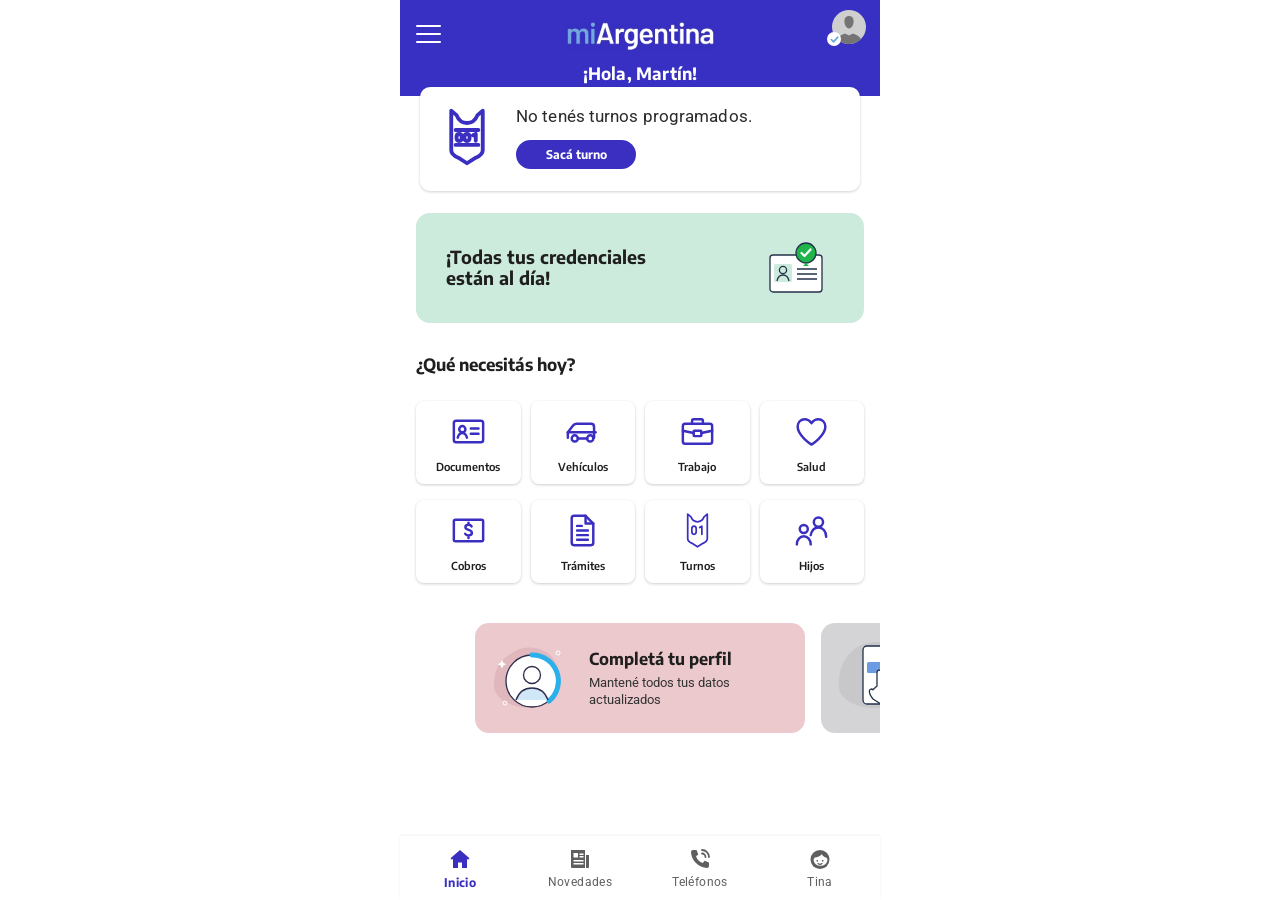
==== dashboard.html @ ddc74d10 "Renamed files" ====
<!DOCTYPE html>
<html lang="es">
<head>
<meta charset="UTF-8">
<meta name="viewport" content="width=device-width, initial-scale=1.0, viewport-fit=cover">
<meta name="theme-color" content="#3830c2">
<meta name="mobile-web-app-capable" content="yes">
<meta name="apple-mobile-web-app-capable" content="yes">
<meta name="apple-mobile-web-app-status-bar-style" content="black-translucent">
<meta name="theme-color" content="#3a2fc1">
 <title>Ingresar | Mi Argentina</title>
<link rel="icon" href="res/favicon.ico">
<link rel="preconnect" href="https://fonts.googleapis.com">
<link rel="preconnect" href="https://fonts.gstatic.com" crossorigin>
<link rel="apple-touch-icon" href="res/favicon.ico">
<link href="https://fonts.googleapis.com/css2?family=Encode+Sans:wght@500;600;700&family=Roboto:wght@400;500&display=swap" rel="stylesheet">
<style>
  :root {
    --primary: #3a2fc1;
    --text: #1f1f1f;
    --muted: #5f5f5f;
    --bg: #ffffff;
    --green: #cdebdc;
    --pink: #ecc9cd;
    --nav-h: 64px;
  }
  * { box-sizing: border-box; margin: 0; padding: 0; }
  html, body { background: var(--bg); }
  body {
    font-family: "Encode Sans", system-ui, sans-serif;
    color: var(--text);
    max-width: 480px;
    margin: 0 auto;
    padding-bottom: calc(var(--nav-h) + 24px + env(safe-area-inset-bottom));
    overflow-x: hidden;
    -webkit-tap-highlight-color: transparent;
    -webkit-text-size-adjust: 100%;
  }
  svg.icon { fill: none; stroke: currentColor; stroke-width: 1.8; stroke-linecap: round; stroke-linejoin: round; }

  /* ---------- Header ---------- */
  .app-header {
    background: #3830c2;
    padding: env(safe-area-inset-top) 0 0;
    height: calc(96px + env(safe-area-inset-top));
    position: relative;
  }
  .app-header .bar {
    display: flex; justify-content: space-between; align-items: flex-start;
    padding: 10px 14px 0 16px;
  }
  .logo-placeholder {
    position: absolute; left: 50%; top: calc(env(safe-area-inset-top) + 22px);
    transform: translateX(-50%);
    width: min(150px, 42vw); aspect-ratio: 451 / 86; /* same proportions as a 451x86 logo */
    border: none;
    display: flex; align-items: center; justify-content: center;
    color: #fff; font-size: 12px; font-weight: 600; letter-spacing: 2px;
  }
   .greeting {
    position: absolute; left: 0; right: 0; top: calc(env(safe-area-inset-top) + 62px);
    text-align: center; color: #fff;
    font-size: 17px; font-weight: 700; letter-spacing: .2px;
  }
  .menu-btn {
    width: 40px; height: 40px; margin: 4px 0 0 -8px;
    background: none; border: none; cursor: pointer;
    display: flex; flex-direction: column; justify-content: center; align-items: center; gap: 5.5px;
  }
  .menu-btn span { display: block; width: 25px; height: 2.5px; background: #fff; border-radius: 2px; }
  .avatar { position: relative; width: 34px; height: 34px; display: block; }
  .avatar .badge {
    position: absolute; left: -5px; bottom: -2px;
    width: 14px; height: 14px; border-radius: 50%; background: #fff;
    display: flex; align-items: center; justify-content: center;
  }
  /* turnos card overlaps the bottom of the purple header */
  .app-header + main .turno-card { margin-top: -09px; position: relative; }

  /* ---------- Turnos card ---------- */
  .turno-card {
    margin: 12px 20px 0;
    background: #fff;
    border-radius: 10px;
    box-shadow: 0 1px 3px rgba(0,0,0,.18);
    padding: 16px 20px 20px 26px;
    display: flex; align-items: center; gap: 28px;
  }
  .turno-card .big-icon { width: 42px; height: 68px; color: var(--primary); stroke-width: 2.2; flex-shrink: 0; }
  .turno-card p {
    font-family: Roboto, sans-serif; font-size: 17px; font-weight: 400;
    color: #2a2a2a; margin-bottom: 14px; letter-spacing: .1px;
  }
  .btn {
    display: inline-block; width: 120px; height: 29px;
    background: var(--primary); color: #fff;
    font-family: inherit; font-weight: 700; font-size: 12px;
    border: none; border-radius: 999px; cursor: pointer;
  }

  /* ---------- Credentials banner ---------- */
  .banner {
    margin: 22px 16px 0;
    background: var(--green);
    border-radius: 14px;
    height: 110px;
    display: flex; align-items: center; justify-content: space-between;
    padding: 0 40px 0 30px;
  }
  .banner h2 { font-size: 18px; font-weight: 700; line-height: 1.15; }

  /* ---------- Quick access ---------- */
  .section-title { font-size: 17px; font-weight: 700; margin: 30px 16px 26px; }
  .grid {
    display: grid; grid-template-columns: repeat(4, 1fr);
    gap: 16px 10px; padding: 0 16px;
  }
  .tile {
    height: 83px; background: #fff; border-radius: 8px;
    box-shadow: 0 1px 3px rgba(0,0,0,.2);
    display: flex; flex-direction: column; align-items: center; justify-content: center; gap: 10px;
    text-decoration: none; color: var(--text);
    font-size: 11px; font-weight: 600;
  }
  .tile svg { width: 37px; height: 37px; color: var(--primary); stroke-width: 1.6; }

  /* ---------- Carousel ---------- */
  .carousel {
    margin-top: 40px;
    display: flex; gap: 16px;
    overflow-x: auto; scroll-snap-type: x mandatory;
    padding: 0 calc((100% - 330px) / 2);
    scrollbar-width: none;
  }
  .carousel::-webkit-scrollbar { display: none; }
  .slide {
    flex: 0 0 330px; height: 110px;
    border-radius: 14px; scroll-snap-align: center;
    display: flex; align-items: center; gap: 16px; padding: 0 16px;
  }
  .slide.pink { background: var(--pink); }
  .slide.gray { background: #d4d4d6; }
  .slide h3 { font-size: 16.5px; font-weight: 700; margin-bottom: 6px; }
  .slide p { font-family: Roboto, sans-serif; font-size: 13px; line-height: 1.3; color: #333; }

  /* ---------- Bottom nav ---------- */
  .bottom-nav {
    position: fixed; bottom: 0; left: 50%; transform: translateX(-50%);
    width: 100%; max-width: 480px;
    height: calc(var(--nav-h) + env(safe-area-inset-bottom));
    padding-bottom: env(safe-area-inset-bottom);
    z-index: 10;
    background: #fff; box-shadow: 0 -1px 3px rgba(0,0,0,.06);
    display: grid; grid-template-columns: repeat(4, 1fr);
  }
  .bottom-nav a {
    display: flex; flex-direction: column; align-items: center; justify-content: center; gap: 4px;
    text-decoration: none; color: var(--muted);
    font-family: Roboto, sans-serif; font-size: 12px; letter-spacing: .4px;
  }
  .bottom-nav a svg { width: 24px; height: 24px; }
  .bottom-nav a.active { color: var(--primary); font-family: "Encode Sans", sans-serif; font-weight: 700; }
</style>
</head>
<body>

<!-- Icon sprite -->
<svg width="0" height="0" style="position:absolute">
  <defs>
    <symbol id="i-doc-id" viewBox="0 0 24 24"><rect x="2.5" y="5" width="19" height="14" rx="1.5"/><circle cx="8" cy="10.5" r="2"/><path d="M5 16c.5-2 1.6-3 3-3s2.5 1 3 3"/><path d="M13.5 10h5M13.5 13.5h5"/></symbol>
    <symbol id="i-car" viewBox="0 0 24 24"><path d="M2.5 16v-3.5l3.5-4.5c.6-.7 1.4-1 2.3-1h9.2c1.2 0 2 .9 2 2V16"/><path d="M2.5 12.5h18"/><circle cx="7" cy="16.5" r="2"/><circle cx="17" cy="16.5" r="2"/><path d="M9 16.5h6"/></symbol>
    <symbol id="i-briefcase" viewBox="0 0 24 24"><rect x="2.5" y="7" width="19" height="13" rx="1.5"/><path d="M8.5 7V5a1 1 0 0 1 1-1h5a1 1 0 0 1 1 1v2"/><path d="M2.5 11.5 9.5 13M21.5 11.5 14.5 13"/><rect x="9.5" y="11.5" width="5" height="3.5" rx=".5"/></symbol>
    <symbol id="i-heart" viewBox="0 0 24 24"><path d="M12 20.5S3 14.8 3 8.8C3 6 5.1 4 7.6 4c1.9 0 3.4 1.1 4.4 2.6C13 5.1 14.5 4 16.4 4 18.9 4 21 6 21 8.8c0 6-9 11.7-9 11.7Z"/></symbol>
    <symbol id="i-money" viewBox="0 0 24 24"><rect x="2.5" y="5" width="19" height="14" rx="1"/><path d="M14 9.3c-.4-.7-1.1-1-2-1-1.2 0-2 .6-2 1.6 0 2.2 4.2 1.2 4.2 3.6 0 1-.9 1.7-2.2 1.7-1 0-1.8-.4-2.2-1.1M12 7v1.3M12 15.2v1.6"/></symbol>
    <symbol id="i-file" viewBox="0 0 24 24"><path d="M14 2.5H6.5a1.5 1.5 0 0 0-1.5 1.5v16a1.5 1.5 0 0 0 1.5 1.5h11A1.5 1.5 0 0 0 19 20V7.5Z"/><path d="M14 2.5v5h5"/><path d="M8.5 12h7M8.5 15h7M8.5 18h7M8.5 9h3"/></symbol>
    <symbol id="i-turno" viewBox="0 0 24 34"><path d="M3 2v22.5c0 2.3 2.2 3.5 4 4.3L12 32l5-3.2c1.8-.8 4-2 4-4.3V2l-3 2.5c-1.2 3-3.3 4.5-6 4.5S7.2 7.5 6 4.5Z"/><path d="M6.8 15.5c0-1.5.8-2.5 2-2.5s2 1 2 2.5v2.5c0 1.5-.8 2.5-2 2.5s-2-1-2-2.5ZM14 14.3l2-1.3v7.5"/></symbol>
    <symbol id="i-turno-big" viewBox="0 0 24 34"><path d="M3 2v22.5c0 2.3 2.2 3.5 4 4.3L12 32l5-3.2c1.8-.8 4-2 4-4.3V2l-3 2.5c-1.2 3-3.3 4.5-6 4.5S7.2 7.5 6 4.5Z"/><path d="M5.5 13h13M5.5 21.5h13"/><path d="M6 17.3c0-1.3.6-2 1.5-2s1.5.7 1.5 2-.6 2-1.5 2-1.5-.7-1.5-2ZM10.5 17.3c0-1.3.6-2 1.5-2s1.5.7 1.5 2-.6 2-1.5 2-1.5-.7-1.5-2ZM15.5 16l1.5-.8v4"/></symbol>
    <symbol id="i-kids" viewBox="0 0 24 24"><circle cx="7" cy="11" r="2.6"/><path d="M2.5 21c0-3 2-5.2 4.5-5.2s4.5 2.2 4.5 5.2"/><circle cx="16.5" cy="6.5" r="3"/><path d="M11.5 15c.6-3.2 2.6-5 5-5 2.8 0 5 2.4 5 6"/></symbol>
  </defs>
</svg>

<header class="app-header">
  <!-- Replace this placeholder with your own logo, e.g. <img src="logo.svg" alt="Nombre de la app" class="logo-placeholder"> -->
  <div>
    <img src="res/LogoMA.png" alt="Mi Argentina" class="logo-placeholder">
  </div>
  <p class="greeting">¡Hola, Martín!</p>
  <div class="bar">
    <button class="menu-btn" aria-label="Abrir menú"><span></span><span></span><span></span></button>
    <a href="#" class="avatar" aria-label="Mi perfil">
      <svg width="34" height="34" viewBox="0 0 34 34">
        <defs><clipPath id="av"><circle cx="17" cy="17" r="17"/></clipPath></defs>
        <circle cx="17" cy="17" r="17" fill="#cfcfcf"/>
        <g clip-path="url(#av)" fill="#747474">
          <path d="M17 6c3 0 4.6 2.2 4.6 5.2 0 3.6-1.8 7.2-4.6 7.2s-4.6-3.6-4.6-7.2C12.4 8.2 14 6 17 6Z"/>
          <path d="M3 34c1-6 5-9 10-10.5l4 2 4-2C26 25 30 28 31 34Z"/>
        </g>
      </svg>
      <span class="badge"><svg width="9" height="9" viewBox="0 0 10 10"><path d="M1.5 5.2 4 7.6 8.6 2.4" fill="none" stroke="#6aa6dc" stroke-width="1.8" stroke-linecap="round" stroke-linejoin="round"/></svg></span>
    </a>
  </div>
</header>

<main>
  <div class="turno-card">
    <svg class="icon big-icon" viewBox="0 0 24 34"><use href="#i-turno-big"/></svg>
    <div>
      <p>No tenés turnos programados.</p>
      <button class="btn">Sacá turno</button>
    </div>
  </div>

  <div class="banner">
    <h2>¡Todas tus credenciales<br>están al día!</h2>
    <svg width="56" height="52" viewBox="0 0 56 52" aria-hidden="true">
      <rect x="2" y="13" width="52" height="37" rx="3" fill="#fff" stroke="#24304a" stroke-width="1.3"/>
      <rect x="6" y="22" width="18" height="18" rx="1.5" fill="#cdebdc"/>
      <circle cx="15" cy="28" r="3.6" fill="none" stroke="#24304a" stroke-width="1.3"/>
      <path d="M9 39c.8-4 3.2-6 6-6s5.2 2 6 6" fill="none" stroke="#24304a" stroke-width="1.3"/>
      <path d="M29 27h20M29 32h20M29 37h20" stroke="#24304a" stroke-width="1.3"/>
      <circle cx="38" cy="11" r="10" fill="#1fb54a" stroke="#24304a" stroke-width="1.3"/>
      <path d="M38 21l-3 3h6Z" fill="#1fb54a"/>
      <path d="M33.5 11l3 3 6-6.5" fill="none" stroke="#fff" stroke-width="2.2" stroke-linecap="round" stroke-linejoin="round"/>
    </svg>
  </div>

  <h2 class="section-title">¿Qué necesitás hoy?</h2>
  <div class="grid">
    <a href="dni.html" class="tile"><svg class="icon"><use href="#i-doc-id"/></svg>Documentos</a>
    <a href="#" class="tile"><svg class="icon"><use href="#i-car"/></svg>Vehículos</a>
    <a href="#" class="tile"><svg class="icon"><use href="#i-briefcase"/></svg>Trabajo</a>
    <a href="#" class="tile"><svg class="icon"><use href="#i-heart"/></svg>Salud</a>
    <a href="#" class="tile"><svg class="icon"><use href="#i-money"/></svg>Cobros</a>
    <a href="#" class="tile"><svg class="icon"><use href="#i-file"/></svg>Trámites</a>
    <a href="#" class="tile"><svg class="icon" viewBox="0 0 24 34"><use href="#i-turno"/></svg>Turnos</a>
    <a href="#" class="tile"><svg class="icon"><use href="#i-kids"/></svg>Hijos</a>
  </div>

  <div class="carousel" id="carousel">
    <div class="slide pink">
      <svg width="82" height="70" viewBox="0 0 80 70" style="flex-shrink:0" aria-hidden="true">
        <path d="M20 10c14-10 36-6 44 10s2 40-18 44S0 58 2 40 8 18 20 10Z" fill="#dcb0b6" opacity=".7"/>
        <circle cx="40" cy="38" r="26" fill="#fff" stroke="#2b2b4a" stroke-width="1.3"/>
        <path d="M40 12a26 26 0 0 1 17 46" fill="none" stroke="#2bb0ea" stroke-width="5" stroke-linecap="round"/>
        <circle cx="40" cy="32" r="8.5" fill="#fff" stroke="#2b2b4a" stroke-width="1.3"/>
        <path d="M24 57c3-8 9-12 16-12s13 4 16 12" fill="#cfe7f7" stroke="#2b2b4a" stroke-width="1.3"/>
        <path d="M10 17l1.4 2.8 2.8 1.4-2.8 1.4L10 25.4l-1.4-2.8-2.8-1.4 2.8-1.4Z" fill="#fff"/>
        <circle cx="66" cy="10" r="2" fill="none" stroke="#fff" stroke-width="1"/>
        <circle cx="13" cy="60" r="2" fill="none" stroke="#fff" stroke-width="1"/>
      </svg>
      <div>
        <h3>Completá tu perfil</h3>
        <p>Mantené todos tus datos actualizados</p>
      </div>
    </div>
    <div class="slide gray">
      <svg width="82" height="76" viewBox="0 0 82 76" style="flex-shrink:0" aria-hidden="true">
        <path d="M22 6c16-8 40-4 50 10s8 38-12 48S4 66 2 48 8 14 22 6Z" fill="#c4c4c7" opacity=".7"/>
        <rect x="26" y="6" width="32" height="58" rx="4" fill="#fff" stroke="#24304a" stroke-width="1.3"/>
        <rect x="30" y="22" width="26" height="11" rx="1.5" fill="#6b9be0"/>
        <circle cx="58" cy="28" r="5" fill="#fff" stroke="#24304a" stroke-width="1.2"/>
        <path d="M55.6 28l1.6 1.6 3-3.2" fill="none" stroke="#1fb54a" stroke-width="1.6" stroke-linecap="round" stroke-linejoin="round"/>
        <path d="M40 46V32.5a2.3 2.3 0 0 1 4.6 0V42l.2-2.6a2.2 2.2 0 0 1 4.4.3v1.3a2.1 2.1 0 0 1 4.2.2v1.6a2 2 0 0 1 4 .2v8c0 6-3 11-8 13l-3.5 1.5L36 59c-2.5-3-4-6-3.5-8.5.4-1.6 2.3-2 3.4-.8Z" fill="#fff" stroke="#24304a" stroke-width="1.3" stroke-linejoin="round"/>
        <path d="M58 52c.5 5-1 10-4 14l-6 2 5 1c4-3 6-9 5-17Z" fill="#cfe7f7"/>
      </svg>
      <div>
        <h3>Suscribí servicios</h3>
        <p>Elegí los servicios que querés ver en la aplicación</p>
      </div>
    </div>
  </div>
</main>

<nav class="bottom-nav">
  <a href="#" class="active">
    <svg viewBox="0 0 24 24"><path fill="currentColor" d="M12 3 2.5 11.3l1.3 1.5L5 11.8V21h5v-5.5h4V21h5v-9.2l1.2 1 1.3-1.5Z"/></svg>
    Inicio
  </a>
  <a href="#">
    <svg viewBox="0 0 24 24"><path fill="currentColor" d="M3 3h14v18H4a1 1 0 0 1-1-1Zm15 5h3v12a1 1 0 0 1-1 1h-2Z"/><g fill="#fff"><rect x="5.5" y="6" width="4.5" height="4.5"/><rect x="11.5" y="6.5" width="4" height="1.5"/><rect x="11.5" y="9" width="4" height="1.5"/><rect x="5.5" y="13" width="10" height="1.5"/><rect x="5.5" y="16" width="10" height="1.5"/></g></svg>
    Novedades
  </a>
  <a href="#">
    <svg viewBox="0 0 24 24"><path fill="currentColor" d="M5 3h3.5l1.8 4.5-2.3 1.7a11 11 0 0 0 6.8 6.8l1.7-2.3L21 15.5V19a2 2 0 0 1-2 2A17 17 0 0 1 3 5a2 2 0 0 1 2-2Z"/><path d="M14 3a7 7 0 0 1 7 7M14 6.5a3.5 3.5 0 0 1 3.5 3.5" fill="none" stroke="currentColor" stroke-width="1.8" stroke-linecap="round"/></svg>
    Teléfonos
  </a>
  <a href="#">
    <svg viewBox="0 0 24 24"><circle cx="12" cy="12.5" r="9.5" fill="currentColor"/><path d="M5.5 13.5c0-1 .5-2.2 1.3-3 2.8-.3 5.5-1.6 7-3.3.9 1.7 2.8 3 4.8 3.5.6.8.9 1.8.9 2.8a7.3 7.3 0 0 1-14 0Z" fill="#fff"/><circle cx="9.3" cy="13.8" r=".9" fill="currentColor"/><circle cx="14.7" cy="13.8" r=".9" fill="currentColor"/><path d="M10 16.6c1.2.9 2.8.9 4 0" fill="none" stroke="currentColor" stroke-width="1.2" stroke-linecap="round"/></svg>
    Tina
  </a>
</nav>

<script>
  // Start the carousel centered on the pink "Completá tu perfil" slide
  const c = document.getElementById('carousel');
  const s = c.children[0];
  function centerSlide() {
    const cr = c.getBoundingClientRect(), sr = s.getBoundingClientRect();
    c.scrollLeft += (sr.left - cr.left) - (cr.width - sr.width) / 2;
  }
  centerSlide();
  window.addEventListener('load', centerSlide);
  window.addEventListener('resize', centerSlide);

  // Bottom navigation: highlight the tapped tab
  document.querySelectorAll('.bottom-nav a').forEach(a => {
    a.addEventListener('click', e => {
      e.preventDefault();
      document.querySelector('.bottom-nav a.active')?.classList.remove('active');
      a.classList.add('active');
    });
  });
</script>
</body>
</html>
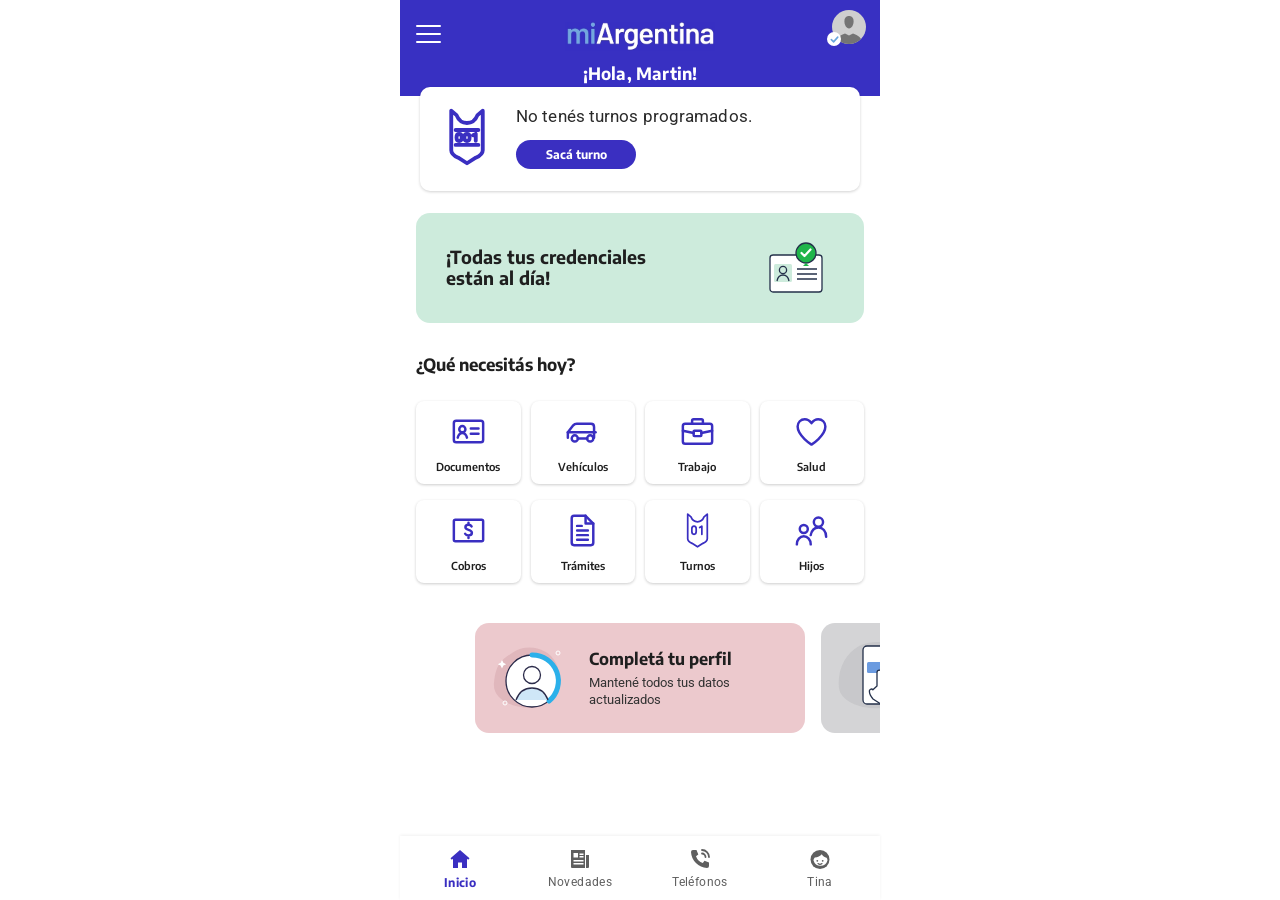
==== commit 9acaff8a: "added files" ====
--- a/dashboard.html
+++ b/dashboard.html
@@ -1,315 +1,742 @@
-<!DOCTYPE html>
+<!doctype html>
 <html lang="es">
-<head>
-<meta charset="UTF-8">
-<meta name="viewport" content="width=device-width, initial-scale=1.0, viewport-fit=cover">
-<meta name="theme-color" content="#3830c2">
-<meta name="mobile-web-app-capable" content="yes">
-<meta name="apple-mobile-web-app-capable" content="yes">
-<meta name="apple-mobile-web-app-status-bar-style" content="black-translucent">
-<meta name="theme-color" content="#3a2fc1">
- <title>Ingresar | Mi Argentina</title>
-<link rel="icon" href="res/favicon.ico">
-<link rel="preconnect" href="https://fonts.googleapis.com">
-<link rel="preconnect" href="https://fonts.gstatic.com" crossorigin>
-<link rel="apple-touch-icon" href="res/favicon.ico">
-<link href="https://fonts.googleapis.com/css2?family=Encode+Sans:wght@500;600;700&family=Roboto:wght@400;500&display=swap" rel="stylesheet">
-<style>
-  :root {
-    --primary: #3a2fc1;
-    --text: #1f1f1f;
-    --muted: #5f5f5f;
-    --bg: #ffffff;
-    --green: #cdebdc;
-    --pink: #ecc9cd;
-    --nav-h: 64px;
-  }
-  * { box-sizing: border-box; margin: 0; padding: 0; }
-  html, body { background: var(--bg); }
-  body {
-    font-family: "Encode Sans", system-ui, sans-serif;
-    color: var(--text);
-    max-width: 480px;
-    margin: 0 auto;
-    padding-bottom: calc(var(--nav-h) + 24px + env(safe-area-inset-bottom));
-    overflow-x: hidden;
-    -webkit-tap-highlight-color: transparent;
-    -webkit-text-size-adjust: 100%;
-  }
-  svg.icon { fill: none; stroke: currentColor; stroke-width: 1.8; stroke-linecap: round; stroke-linejoin: round; }
-
-  /* ---------- Header ---------- */
-  .app-header {
-    background: #3830c2;
-    padding: env(safe-area-inset-top) 0 0;
-    height: calc(96px + env(safe-area-inset-top));
-    position: relative;
-  }
-  .app-header .bar {
-    display: flex; justify-content: space-between; align-items: flex-start;
-    padding: 10px 14px 0 16px;
-  }
-  .logo-placeholder {
-    position: absolute; left: 50%; top: calc(env(safe-area-inset-top) + 22px);
-    transform: translateX(-50%);
-    width: min(150px, 42vw); aspect-ratio: 451 / 86; /* same proportions as a 451x86 logo */
-    border: none;
-    display: flex; align-items: center; justify-content: center;
-    color: #fff; font-size: 12px; font-weight: 600; letter-spacing: 2px;
-  }
-   .greeting {
-    position: absolute; left: 0; right: 0; top: calc(env(safe-area-inset-top) + 62px);
-    text-align: center; color: #fff;
-    font-size: 17px; font-weight: 700; letter-spacing: .2px;
-  }
-  .menu-btn {
-    width: 40px; height: 40px; margin: 4px 0 0 -8px;
-    background: none; border: none; cursor: pointer;
-    display: flex; flex-direction: column; justify-content: center; align-items: center; gap: 5.5px;
-  }
-  .menu-btn span { display: block; width: 25px; height: 2.5px; background: #fff; border-radius: 2px; }
-  .avatar { position: relative; width: 34px; height: 34px; display: block; }
-  .avatar .badge {
-    position: absolute; left: -5px; bottom: -2px;
-    width: 14px; height: 14px; border-radius: 50%; background: #fff;
-    display: flex; align-items: center; justify-content: center;
-  }
-  /* turnos card overlaps the bottom of the purple header */
-  .app-header + main .turno-card { margin-top: -09px; position: relative; }
-
-  /* ---------- Turnos card ---------- */
-  .turno-card {
-    margin: 12px 20px 0;
-    background: #fff;
-    border-radius: 10px;
-    box-shadow: 0 1px 3px rgba(0,0,0,.18);
-    padding: 16px 20px 20px 26px;
-    display: flex; align-items: center; gap: 28px;
-  }
-  .turno-card .big-icon { width: 42px; height: 68px; color: var(--primary); stroke-width: 2.2; flex-shrink: 0; }
-  .turno-card p {
-    font-family: Roboto, sans-serif; font-size: 17px; font-weight: 400;
-    color: #2a2a2a; margin-bottom: 14px; letter-spacing: .1px;
-  }
-  .btn {
-    display: inline-block; width: 120px; height: 29px;
-    background: var(--primary); color: #fff;
-    font-family: inherit; font-weight: 700; font-size: 12px;
-    border: none; border-radius: 999px; cursor: pointer;
-  }
-
-  /* ---------- Credentials banner ---------- */
-  .banner {
-    margin: 22px 16px 0;
-    background: var(--green);
-    border-radius: 14px;
-    height: 110px;
-    display: flex; align-items: center; justify-content: space-between;
-    padding: 0 40px 0 30px;
-  }
-  .banner h2 { font-size: 18px; font-weight: 700; line-height: 1.15; }
-
-  /* ---------- Quick access ---------- */
-  .section-title { font-size: 17px; font-weight: 700; margin: 30px 16px 26px; }
-  .grid {
-    display: grid; grid-template-columns: repeat(4, 1fr);
-    gap: 16px 10px; padding: 0 16px;
-  }
-  .tile {
-    height: 83px; background: #fff; border-radius: 8px;
-    box-shadow: 0 1px 3px rgba(0,0,0,.2);
-    display: flex; flex-direction: column; align-items: center; justify-content: center; gap: 10px;
-    text-decoration: none; color: var(--text);
-    font-size: 11px; font-weight: 600;
-  }
-  .tile svg { width: 37px; height: 37px; color: var(--primary); stroke-width: 1.6; }
-
-  /* ---------- Carousel ---------- */
-  .carousel {
-    margin-top: 40px;
-    display: flex; gap: 16px;
-    overflow-x: auto; scroll-snap-type: x mandatory;
-    padding: 0 calc((100% - 330px) / 2);
-    scrollbar-width: none;
-  }
-  .carousel::-webkit-scrollbar { display: none; }
-  .slide {
-    flex: 0 0 330px; height: 110px;
-    border-radius: 14px; scroll-snap-align: center;
-    display: flex; align-items: center; gap: 16px; padding: 0 16px;
-  }
-  .slide.pink { background: var(--pink); }
-  .slide.gray { background: #d4d4d6; }
-  .slide h3 { font-size: 16.5px; font-weight: 700; margin-bottom: 6px; }
-  .slide p { font-family: Roboto, sans-serif; font-size: 13px; line-height: 1.3; color: #333; }
-
-  /* ---------- Bottom nav ---------- */
-  .bottom-nav {
-    position: fixed; bottom: 0; left: 50%; transform: translateX(-50%);
-    width: 100%; max-width: 480px;
-    height: calc(var(--nav-h) + env(safe-area-inset-bottom));
-    padding-bottom: env(safe-area-inset-bottom);
-    z-index: 10;
-    background: #fff; box-shadow: 0 -1px 3px rgba(0,0,0,.06);
-    display: grid; grid-template-columns: repeat(4, 1fr);
-  }
-  .bottom-nav a {
-    display: flex; flex-direction: column; align-items: center; justify-content: center; gap: 4px;
-    text-decoration: none; color: var(--muted);
-    font-family: Roboto, sans-serif; font-size: 12px; letter-spacing: .4px;
-  }
-  .bottom-nav a svg { width: 24px; height: 24px; }
-  .bottom-nav a.active { color: var(--primary); font-family: "Encode Sans", sans-serif; font-weight: 700; }
-</style>
-</head>
-<body>
-
-<!-- Icon sprite -->
-<svg width="0" height="0" style="position:absolute">
-  <defs>
-    <symbol id="i-doc-id" viewBox="0 0 24 24"><rect x="2.5" y="5" width="19" height="14" rx="1.5"/><circle cx="8" cy="10.5" r="2"/><path d="M5 16c.5-2 1.6-3 3-3s2.5 1 3 3"/><path d="M13.5 10h5M13.5 13.5h5"/></symbol>
-    <symbol id="i-car" viewBox="0 0 24 24"><path d="M2.5 16v-3.5l3.5-4.5c.6-.7 1.4-1 2.3-1h9.2c1.2 0 2 .9 2 2V16"/><path d="M2.5 12.5h18"/><circle cx="7" cy="16.5" r="2"/><circle cx="17" cy="16.5" r="2"/><path d="M9 16.5h6"/></symbol>
-    <symbol id="i-briefcase" viewBox="0 0 24 24"><rect x="2.5" y="7" width="19" height="13" rx="1.5"/><path d="M8.5 7V5a1 1 0 0 1 1-1h5a1 1 0 0 1 1 1v2"/><path d="M2.5 11.5 9.5 13M21.5 11.5 14.5 13"/><rect x="9.5" y="11.5" width="5" height="3.5" rx=".5"/></symbol>
-    <symbol id="i-heart" viewBox="0 0 24 24"><path d="M12 20.5S3 14.8 3 8.8C3 6 5.1 4 7.6 4c1.9 0 3.4 1.1 4.4 2.6C13 5.1 14.5 4 16.4 4 18.9 4 21 6 21 8.8c0 6-9 11.7-9 11.7Z"/></symbol>
-    <symbol id="i-money" viewBox="0 0 24 24"><rect x="2.5" y="5" width="19" height="14" rx="1"/><path d="M14 9.3c-.4-.7-1.1-1-2-1-1.2 0-2 .6-2 1.6 0 2.2 4.2 1.2 4.2 3.6 0 1-.9 1.7-2.2 1.7-1 0-1.8-.4-2.2-1.1M12 7v1.3M12 15.2v1.6"/></symbol>
-    <symbol id="i-file" viewBox="0 0 24 24"><path d="M14 2.5H6.5a1.5 1.5 0 0 0-1.5 1.5v16a1.5 1.5 0 0 0 1.5 1.5h11A1.5 1.5 0 0 0 19 20V7.5Z"/><path d="M14 2.5v5h5"/><path d="M8.5 12h7M8.5 15h7M8.5 18h7M8.5 9h3"/></symbol>
-    <symbol id="i-turno" viewBox="0 0 24 34"><path d="M3 2v22.5c0 2.3 2.2 3.5 4 4.3L12 32l5-3.2c1.8-.8 4-2 4-4.3V2l-3 2.5c-1.2 3-3.3 4.5-6 4.5S7.2 7.5 6 4.5Z"/><path d="M6.8 15.5c0-1.5.8-2.5 2-2.5s2 1 2 2.5v2.5c0 1.5-.8 2.5-2 2.5s-2-1-2-2.5ZM14 14.3l2-1.3v7.5"/></symbol>
-    <symbol id="i-turno-big" viewBox="0 0 24 34"><path d="M3 2v22.5c0 2.3 2.2 3.5 4 4.3L12 32l5-3.2c1.8-.8 4-2 4-4.3V2l-3 2.5c-1.2 3-3.3 4.5-6 4.5S7.2 7.5 6 4.5Z"/><path d="M5.5 13h13M5.5 21.5h13"/><path d="M6 17.3c0-1.3.6-2 1.5-2s1.5.7 1.5 2-.6 2-1.5 2-1.5-.7-1.5-2ZM10.5 17.3c0-1.3.6-2 1.5-2s1.5.7 1.5 2-.6 2-1.5 2-1.5-.7-1.5-2ZM15.5 16l1.5-.8v4"/></symbol>
-    <symbol id="i-kids" viewBox="0 0 24 24"><circle cx="7" cy="11" r="2.6"/><path d="M2.5 21c0-3 2-5.2 4.5-5.2s4.5 2.2 4.5 5.2"/><circle cx="16.5" cy="6.5" r="3"/><path d="M11.5 15c.6-3.2 2.6-5 5-5 2.8 0 5 2.4 5 6"/></symbol>
-  </defs>
-</svg>
-
-<header class="app-header">
-  <!-- Replace this placeholder with your own logo, e.g. <img src="logo.svg" alt="Nombre de la app" class="logo-placeholder"> -->
-  <div>
-    <img src="res/LogoMA.png" alt="Mi Argentina" class="logo-placeholder">
-  </div>
-  <p class="greeting">¡Hola, Martín!</p>
-  <div class="bar">
-    <button class="menu-btn" aria-label="Abrir menú"><span></span><span></span><span></span></button>
-    <a href="#" class="avatar" aria-label="Mi perfil">
-      <svg width="34" height="34" viewBox="0 0 34 34">
-        <defs><clipPath id="av"><circle cx="17" cy="17" r="17"/></clipPath></defs>
-        <circle cx="17" cy="17" r="17" fill="#cfcfcf"/>
-        <g clip-path="url(#av)" fill="#747474">
-          <path d="M17 6c3 0 4.6 2.2 4.6 5.2 0 3.6-1.8 7.2-4.6 7.2s-4.6-3.6-4.6-7.2C12.4 8.2 14 6 17 6Z"/>
-          <path d="M3 34c1-6 5-9 10-10.5l4 2 4-2C26 25 30 28 31 34Z"/>
-        </g>
-      </svg>
-      <span class="badge"><svg width="9" height="9" viewBox="0 0 10 10"><path d="M1.5 5.2 4 7.6 8.6 2.4" fill="none" stroke="#6aa6dc" stroke-width="1.8" stroke-linecap="round" stroke-linejoin="round"/></svg></span>
-    </a>
-  </div>
-</header>
-
-<main>
-  <div class="turno-card">
-    <svg class="icon big-icon" viewBox="0 0 24 34"><use href="#i-turno-big"/></svg>
-    <div>
-      <p>No tenés turnos programados.</p>
-      <button class="btn">Sacá turno</button>
-    </div>
-  </div>
-
-  <div class="banner">
-    <h2>¡Todas tus credenciales<br>están al día!</h2>
-    <svg width="56" height="52" viewBox="0 0 56 52" aria-hidden="true">
-      <rect x="2" y="13" width="52" height="37" rx="3" fill="#fff" stroke="#24304a" stroke-width="1.3"/>
-      <rect x="6" y="22" width="18" height="18" rx="1.5" fill="#cdebdc"/>
-      <circle cx="15" cy="28" r="3.6" fill="none" stroke="#24304a" stroke-width="1.3"/>
-      <path d="M9 39c.8-4 3.2-6 6-6s5.2 2 6 6" fill="none" stroke="#24304a" stroke-width="1.3"/>
-      <path d="M29 27h20M29 32h20M29 37h20" stroke="#24304a" stroke-width="1.3"/>
-      <circle cx="38" cy="11" r="10" fill="#1fb54a" stroke="#24304a" stroke-width="1.3"/>
-      <path d="M38 21l-3 3h6Z" fill="#1fb54a"/>
-      <path d="M33.5 11l3 3 6-6.5" fill="none" stroke="#fff" stroke-width="2.2" stroke-linecap="round" stroke-linejoin="round"/>
+  <head>
+    <meta charset="UTF-8" />
+    <meta
+      name="viewport"
+      content="width=device-width, initial-scale=1.0, viewport-fit=cover"
+    />
+    <meta name="theme-color" content="#3830c2" />
+    <meta name="mobile-web-app-capable" content="yes" />
+    <meta name="apple-mobile-web-app-capable" content="yes" />
+    <meta
+      name="apple-mobile-web-app-status-bar-style"
+      content="black-translucent"
+    />
+    <meta name="theme-color" content="#3a2fc1" />
+    <title>Ingresar | Mi Argentina</title>
+    <link rel="icon" href="res/favicon.ico" />
+    <link rel="preconnect" href="https://fonts.googleapis.com" />
+    <link rel="preconnect" href="https://fonts.gstatic.com" crossorigin />
+    <link rel="apple-touch-icon" href="res/favicon.ico" />
+    <link
+      href="https://fonts.googleapis.com/css2?family=Encode+Sans:wght@500;600;700&family=Roboto:wght@400;500&display=swap"
+      rel="stylesheet"
+    />
+    <style>
+      :root {
+        --primary: #3a2fc1;
+        --text: #1f1f1f;
+        --muted: #5f5f5f;
+        --bg: #ffffff;
+        --green: #cdebdc;
+        --pink: #ecc9cd;
+        --nav-h: 64px;
+      }
+      * {
+        box-sizing: border-box;
+        margin: 0;
+        padding: 0;
+      }
+      html,
+      body {
+        background: var(--bg);
+      }
+      body {
+        font-family: "Encode Sans", system-ui, sans-serif;
+        color: var(--text);
+        max-width: 480px;
+        margin: 0 auto;
+        padding-bottom: calc(var(--nav-h) + 24px + env(safe-area-inset-bottom));
+        overflow-x: hidden;
+        -webkit-tap-highlight-color: transparent;
+        -webkit-text-size-adjust: 100%;
+      }
+      svg.icon {
+        fill: none;
+        stroke: currentColor;
+        stroke-width: 1.8;
+        stroke-linecap: round;
+        stroke-linejoin: round;
+      }
+
+      /* ---------- Header ---------- */
+      .app-header {
+        background: #3830c2;
+        padding: env(safe-area-inset-top) 0 0;
+        height: calc(96px + env(safe-area-inset-top));
+        position: relative;
+      }
+      .app-header .bar {
+        display: flex;
+        justify-content: space-between;
+        align-items: flex-start;
+        padding: 10px 14px 0 16px;
+      }
+      .logo-placeholder {
+        position: absolute;
+        left: 50%;
+        top: calc(env(safe-area-inset-top) + 22px);
+        transform: translateX(-50%);
+        width: min(150px, 42vw);
+        aspect-ratio: 451 / 86; /* same proportions as a 451x86 logo */
+        border: none;
+        display: flex;
+        align-items: center;
+        justify-content: center;
+        color: #fff;
+        font-size: 12px;
+        font-weight: 600;
+        letter-spacing: 2px;
+      }
+      .greeting {
+        position: absolute;
+        left: 0;
+        right: 0;
+        top: calc(env(safe-area-inset-top) + 62px);
+        text-align: center;
+        color: #fff;
+        font-size: 17px;
+        font-weight: 700;
+        letter-spacing: 0.2px;
+      }
+      .menu-btn {
+        width: 40px;
+        height: 40px;
+        margin: 4px 0 0 -8px;
+        background: none;
+        border: none;
+        cursor: pointer;
+        display: flex;
+        flex-direction: column;
+        justify-content: center;
+        align-items: center;
+        gap: 5.5px;
+      }
+      .menu-btn span {
+        display: block;
+        width: 25px;
+        height: 2.5px;
+        background: #fff;
+        border-radius: 2px;
+      }
+      .avatar {
+        position: relative;
+        width: 34px;
+        height: 34px;
+        display: block;
+      }
+      .avatar .badge {
+        position: absolute;
+        left: -5px;
+        bottom: -2px;
+        width: 14px;
+        height: 14px;
+        border-radius: 50%;
+        background: #fff;
+        display: flex;
+        align-items: center;
+        justify-content: center;
+      }
+      /* turnos card overlaps the bottom of the purple header */
+      .app-header + main .turno-card {
+        margin-top: -09px;
+        position: relative;
+      }
+
+      /* ---------- Turnos card ---------- */
+      .turno-card {
+        margin: 12px 20px 0;
+        background: #fff;
+        border-radius: 10px;
+        box-shadow: 0 1px 3px rgba(0, 0, 0, 0.18);
+        padding: 16px 20px 20px 26px;
+        display: flex;
+        align-items: center;
+        gap: 28px;
+      }
+      .turno-card .big-icon {
+        width: 42px;
+        height: 68px;
+        color: var(--primary);
+        stroke-width: 2.2;
+        flex-shrink: 0;
+      }
+      .turno-card p {
+        font-family: Roboto, sans-serif;
+        font-size: 17px;
+        font-weight: 400;
+        color: #2a2a2a;
+        margin-bottom: 14px;
+        letter-spacing: 0.1px;
+      }
+      .btn {
+        display: inline-block;
+        width: 120px;
+        height: 29px;
+        background: var(--primary);
+        color: #fff;
+        font-family: inherit;
+        font-weight: 700;
+        font-size: 12px;
+        border: none;
+        border-radius: 999px;
+        cursor: pointer;
+      }
+
+      /* ---------- Credentials banner ---------- */
+      .banner {
+        margin: 22px 16px 0;
+        background: var(--green);
+        border-radius: 14px;
+        height: 110px;
+        display: flex;
+        align-items: center;
+        justify-content: space-between;
+        padding: 0 40px 0 30px;
+      }
+      .banner h2 {
+        font-size: 18px;
+        font-weight: 700;
+        line-height: 1.15;
+      }
+
+      /* ---------- Quick access ---------- */
+      .section-title {
+        font-size: 17px;
+        font-weight: 700;
+        margin: 30px 16px 26px;
+      }
+      .grid {
+        display: grid;
+        grid-template-columns: repeat(4, 1fr);
+        gap: 16px 10px;
+        padding: 0 16px;
+      }
+      .tile {
+        height: 83px;
+        background: #fff;
+        border-radius: 8px;
+        box-shadow: 0 1px 3px rgba(0, 0, 0, 0.2);
+        display: flex;
+        flex-direction: column;
+        align-items: center;
+        justify-content: center;
+        gap: 10px;
+        text-decoration: none;
+        color: var(--text);
+        font-size: 11px;
+        font-weight: 600;
+      }
+      .tile svg {
+        width: 37px;
+        height: 37px;
+        color: var(--primary);
+        stroke-width: 1.6;
+      }
+
+      /* ---------- Carousel ---------- */
+      .carousel {
+        margin-top: 40px;
+        display: flex;
+        gap: 16px;
+        overflow-x: auto;
+        scroll-snap-type: x mandatory;
+        padding: 0 calc((100% - 330px) / 2);
+        scrollbar-width: none;
+      }
+      .carousel::-webkit-scrollbar {
+        display: none;
+      }
+      .slide {
+        flex: 0 0 330px;
+        height: 110px;
+        border-radius: 14px;
+        scroll-snap-align: center;
+        display: flex;
+        align-items: center;
+        gap: 16px;
+        padding: 0 16px;
+      }
+      .slide.pink {
+        background: var(--pink);
+      }
+      .slide.gray {
+        background: #d4d4d6;
+      }
+      .slide h3 {
+        font-size: 16.5px;
+        font-weight: 700;
+        margin-bottom: 6px;
+      }
+      .slide p {
+        font-family: Roboto, sans-serif;
+        font-size: 13px;
+        line-height: 1.3;
+        color: #333;
+      }
+
+      /* ---------- Bottom nav ---------- */
+      .bottom-nav {
+        position: fixed;
+        bottom: 0;
+        left: 50%;
+        transform: translateX(-50%);
+        width: 100%;
+        max-width: 480px;
+        height: calc(var(--nav-h) + env(safe-area-inset-bottom));
+        padding-bottom: env(safe-area-inset-bottom);
+        z-index: 10;
+        background: #fff;
+        box-shadow: 0 -1px 3px rgba(0, 0, 0, 0.06);
+        display: grid;
+        grid-template-columns: repeat(4, 1fr);
+      }
+      .bottom-nav a {
+        display: flex;
+        flex-direction: column;
+        align-items: center;
+        justify-content: center;
+        gap: 4px;
+        text-decoration: none;
+        color: var(--muted);
+        font-family: Roboto, sans-serif;
+        font-size: 12px;
+        letter-spacing: 0.4px;
+      }
+      .bottom-nav a svg {
+        width: 24px;
+        height: 24px;
+      }
+      .bottom-nav a.active {
+        color: var(--primary);
+        font-family: "Encode Sans", sans-serif;
+        font-weight: 700;
+      }
+    </style>
+  </head>
+  <body>
+    <!-- Icon sprite -->
+    <svg width="0" height="0" style="position: absolute">
+      <defs>
+        <symbol id="i-doc-id" viewBox="0 0 24 24">
+          <rect x="2.5" y="5" width="19" height="14" rx="1.5" />
+          <circle cx="8" cy="10.5" r="2" />
+          <path d="M5 16c.5-2 1.6-3 3-3s2.5 1 3 3" />
+          <path d="M13.5 10h5M13.5 13.5h5" />
+        </symbol>
+        <symbol id="i-car" viewBox="0 0 24 24">
+          <path
+            d="M2.5 16v-3.5l3.5-4.5c.6-.7 1.4-1 2.3-1h9.2c1.2 0 2 .9 2 2V16"
+          />
+          <path d="M2.5 12.5h18" />
+          <circle cx="7" cy="16.5" r="2" />
+          <circle cx="17" cy="16.5" r="2" />
+          <path d="M9 16.5h6" />
+        </symbol>
+        <symbol id="i-briefcase" viewBox="0 0 24 24">
+          <rect x="2.5" y="7" width="19" height="13" rx="1.5" />
+          <path d="M8.5 7V5a1 1 0 0 1 1-1h5a1 1 0 0 1 1 1v2" />
+          <path d="M2.5 11.5 9.5 13M21.5 11.5 14.5 13" />
+          <rect x="9.5" y="11.5" width="5" height="3.5" rx=".5" />
+        </symbol>
+        <symbol id="i-heart" viewBox="0 0 24 24">
+          <path
+            d="M12 20.5S3 14.8 3 8.8C3 6 5.1 4 7.6 4c1.9 0 3.4 1.1 4.4 2.6C13 5.1 14.5 4 16.4 4 18.9 4 21 6 21 8.8c0 6-9 11.7-9 11.7Z"
+          />
+        </symbol>
+        <symbol id="i-money" viewBox="0 0 24 24">
+          <rect x="2.5" y="5" width="19" height="14" rx="1" />
+          <path
+            d="M14 9.3c-.4-.7-1.1-1-2-1-1.2 0-2 .6-2 1.6 0 2.2 4.2 1.2 4.2 3.6 0 1-.9 1.7-2.2 1.7-1 0-1.8-.4-2.2-1.1M12 7v1.3M12 15.2v1.6"
+          />
+        </symbol>
+        <symbol id="i-file" viewBox="0 0 24 24">
+          <path
+            d="M14 2.5H6.5a1.5 1.5 0 0 0-1.5 1.5v16a1.5 1.5 0 0 0 1.5 1.5h11A1.5 1.5 0 0 0 19 20V7.5Z"
+          />
+          <path d="M14 2.5v5h5" />
+          <path d="M8.5 12h7M8.5 15h7M8.5 18h7M8.5 9h3" />
+        </symbol>
+        <symbol id="i-turno" viewBox="0 0 24 34">
+          <path
+            d="M3 2v22.5c0 2.3 2.2 3.5 4 4.3L12 32l5-3.2c1.8-.8 4-2 4-4.3V2l-3 2.5c-1.2 3-3.3 4.5-6 4.5S7.2 7.5 6 4.5Z"
+          />
+          <path
+            d="M6.8 15.5c0-1.5.8-2.5 2-2.5s2 1 2 2.5v2.5c0 1.5-.8 2.5-2 2.5s-2-1-2-2.5ZM14 14.3l2-1.3v7.5"
+          />
+        </symbol>
+        <symbol id="i-turno-big" viewBox="0 0 24 34">
+          <path
+            d="M3 2v22.5c0 2.3 2.2 3.5 4 4.3L12 32l5-3.2c1.8-.8 4-2 4-4.3V2l-3 2.5c-1.2 3-3.3 4.5-6 4.5S7.2 7.5 6 4.5Z"
+          />
+          <path d="M5.5 13h13M5.5 21.5h13" />
+          <path
+            d="M6 17.3c0-1.3.6-2 1.5-2s1.5.7 1.5 2-.6 2-1.5 2-1.5-.7-1.5-2ZM10.5 17.3c0-1.3.6-2 1.5-2s1.5.7 1.5 2-.6 2-1.5 2-1.5-.7-1.5-2ZM15.5 16l1.5-.8v4"
+          />
+        </symbol>
+        <symbol id="i-kids" viewBox="0 0 24 24">
+          <circle cx="7" cy="11" r="2.6" />
+          <path d="M2.5 21c0-3 2-5.2 4.5-5.2s4.5 2.2 4.5 5.2" />
+          <circle cx="16.5" cy="6.5" r="3" />
+          <path d="M11.5 15c.6-3.2 2.6-5 5-5 2.8 0 5 2.4 5 6" />
+        </symbol>
+      </defs>
     </svg>
-  </div>
-
-  <h2 class="section-title">¿Qué necesitás hoy?</h2>
-  <div class="grid">
-    <a href="dni.html" class="tile"><svg class="icon"><use href="#i-doc-id"/></svg>Documentos</a>
-    <a href="#" class="tile"><svg class="icon"><use href="#i-car"/></svg>Vehículos</a>
-    <a href="#" class="tile"><svg class="icon"><use href="#i-briefcase"/></svg>Trabajo</a>
-    <a href="#" class="tile"><svg class="icon"><use href="#i-heart"/></svg>Salud</a>
-    <a href="#" class="tile"><svg class="icon"><use href="#i-money"/></svg>Cobros</a>
-    <a href="#" class="tile"><svg class="icon"><use href="#i-file"/></svg>Trámites</a>
-    <a href="#" class="tile"><svg class="icon" viewBox="0 0 24 34"><use href="#i-turno"/></svg>Turnos</a>
-    <a href="#" class="tile"><svg class="icon"><use href="#i-kids"/></svg>Hijos</a>
-  </div>
-
-  <div class="carousel" id="carousel">
-    <div class="slide pink">
-      <svg width="82" height="70" viewBox="0 0 80 70" style="flex-shrink:0" aria-hidden="true">
-        <path d="M20 10c14-10 36-6 44 10s2 40-18 44S0 58 2 40 8 18 20 10Z" fill="#dcb0b6" opacity=".7"/>
-        <circle cx="40" cy="38" r="26" fill="#fff" stroke="#2b2b4a" stroke-width="1.3"/>
-        <path d="M40 12a26 26 0 0 1 17 46" fill="none" stroke="#2bb0ea" stroke-width="5" stroke-linecap="round"/>
-        <circle cx="40" cy="32" r="8.5" fill="#fff" stroke="#2b2b4a" stroke-width="1.3"/>
-        <path d="M24 57c3-8 9-12 16-12s13 4 16 12" fill="#cfe7f7" stroke="#2b2b4a" stroke-width="1.3"/>
-        <path d="M10 17l1.4 2.8 2.8 1.4-2.8 1.4L10 25.4l-1.4-2.8-2.8-1.4 2.8-1.4Z" fill="#fff"/>
-        <circle cx="66" cy="10" r="2" fill="none" stroke="#fff" stroke-width="1"/>
-        <circle cx="13" cy="60" r="2" fill="none" stroke="#fff" stroke-width="1"/>
-      </svg>
+
+    <header class="app-header">
+      <!-- Replace this placeholder with your own logo, e.g. <img src="logo.svg" alt="Nombre de la app" class="logo-placeholder"> -->
       <div>
-        <h3>Completá tu perfil</h3>
-        <p>Mantené todos tus datos actualizados</p>
+        <img src="res/LogoMA.png" alt="Mi Argentina" class="logo-placeholder" />
       </div>
-    </div>
-    <div class="slide gray">
-      <svg width="82" height="76" viewBox="0 0 82 76" style="flex-shrink:0" aria-hidden="true">
-        <path d="M22 6c16-8 40-4 50 10s8 38-12 48S4 66 2 48 8 14 22 6Z" fill="#c4c4c7" opacity=".7"/>
-        <rect x="26" y="6" width="32" height="58" rx="4" fill="#fff" stroke="#24304a" stroke-width="1.3"/>
-        <rect x="30" y="22" width="26" height="11" rx="1.5" fill="#6b9be0"/>
-        <circle cx="58" cy="28" r="5" fill="#fff" stroke="#24304a" stroke-width="1.2"/>
-        <path d="M55.6 28l1.6 1.6 3-3.2" fill="none" stroke="#1fb54a" stroke-width="1.6" stroke-linecap="round" stroke-linejoin="round"/>
-        <path d="M40 46V32.5a2.3 2.3 0 0 1 4.6 0V42l.2-2.6a2.2 2.2 0 0 1 4.4.3v1.3a2.1 2.1 0 0 1 4.2.2v1.6a2 2 0 0 1 4 .2v8c0 6-3 11-8 13l-3.5 1.5L36 59c-2.5-3-4-6-3.5-8.5.4-1.6 2.3-2 3.4-.8Z" fill="#fff" stroke="#24304a" stroke-width="1.3" stroke-linejoin="round"/>
-        <path d="M58 52c.5 5-1 10-4 14l-6 2 5 1c4-3 6-9 5-17Z" fill="#cfe7f7"/>
-      </svg>
-      <div>
-        <h3>Suscribí servicios</h3>
-        <p>Elegí los servicios que querés ver en la aplicación</p>
+      <p class="greeting">¡Hola, Martin!</p>
+      <div class="bar">
+        <button class="menu-btn" aria-label="Abrir menú">
+          <span></span><span></span><span></span>
+        </button>
+        <a href="#" class="avatar" aria-label="Mi perfil">
+          <svg width="34" height="34" viewBox="0 0 34 34">
+            <defs>
+              <clipPath id="av"><circle cx="17" cy="17" r="17" /></clipPath>
+            </defs>
+            <circle cx="17" cy="17" r="17" fill="#cfcfcf" />
+            <g clip-path="url(#av)" fill="#747474">
+              <path
+                d="M17 6c3 0 4.6 2.2 4.6 5.2 0 3.6-1.8 7.2-4.6 7.2s-4.6-3.6-4.6-7.2C12.4 8.2 14 6 17 6Z"
+              />
+              <path d="M3 34c1-6 5-9 10-10.5l4 2 4-2C26 25 30 28 31 34Z" />
+            </g>
+          </svg>
+          <span class="badge"
+            ><svg width="9" height="9" viewBox="0 0 10 10">
+              <path
+                d="M1.5 5.2 4 7.6 8.6 2.4"
+                fill="none"
+                stroke="#6aa6dc"
+                stroke-width="1.8"
+                stroke-linecap="round"
+                stroke-linejoin="round"
+              /></svg
+          ></span>
+        </a>
       </div>
-    </div>
-  </div>
-</main>
-
-<nav class="bottom-nav">
-  <a href="#" class="active">
-    <svg viewBox="0 0 24 24"><path fill="currentColor" d="M12 3 2.5 11.3l1.3 1.5L5 11.8V21h5v-5.5h4V21h5v-9.2l1.2 1 1.3-1.5Z"/></svg>
-    Inicio
-  </a>
-  <a href="#">
-    <svg viewBox="0 0 24 24"><path fill="currentColor" d="M3 3h14v18H4a1 1 0 0 1-1-1Zm15 5h3v12a1 1 0 0 1-1 1h-2Z"/><g fill="#fff"><rect x="5.5" y="6" width="4.5" height="4.5"/><rect x="11.5" y="6.5" width="4" height="1.5"/><rect x="11.5" y="9" width="4" height="1.5"/><rect x="5.5" y="13" width="10" height="1.5"/><rect x="5.5" y="16" width="10" height="1.5"/></g></svg>
-    Novedades
-  </a>
-  <a href="#">
-    <svg viewBox="0 0 24 24"><path fill="currentColor" d="M5 3h3.5l1.8 4.5-2.3 1.7a11 11 0 0 0 6.8 6.8l1.7-2.3L21 15.5V19a2 2 0 0 1-2 2A17 17 0 0 1 3 5a2 2 0 0 1 2-2Z"/><path d="M14 3a7 7 0 0 1 7 7M14 6.5a3.5 3.5 0 0 1 3.5 3.5" fill="none" stroke="currentColor" stroke-width="1.8" stroke-linecap="round"/></svg>
-    Teléfonos
-  </a>
-  <a href="#">
-    <svg viewBox="0 0 24 24"><circle cx="12" cy="12.5" r="9.5" fill="currentColor"/><path d="M5.5 13.5c0-1 .5-2.2 1.3-3 2.8-.3 5.5-1.6 7-3.3.9 1.7 2.8 3 4.8 3.5.6.8.9 1.8.9 2.8a7.3 7.3 0 0 1-14 0Z" fill="#fff"/><circle cx="9.3" cy="13.8" r=".9" fill="currentColor"/><circle cx="14.7" cy="13.8" r=".9" fill="currentColor"/><path d="M10 16.6c1.2.9 2.8.9 4 0" fill="none" stroke="currentColor" stroke-width="1.2" stroke-linecap="round"/></svg>
-    Tina
-  </a>
-</nav>
-
-<script>
-  // Start the carousel centered on the pink "Completá tu perfil" slide
-  const c = document.getElementById('carousel');
-  const s = c.children[0];
-  function centerSlide() {
-    const cr = c.getBoundingClientRect(), sr = s.getBoundingClientRect();
-    c.scrollLeft += (sr.left - cr.left) - (cr.width - sr.width) / 2;
-  }
-  centerSlide();
-  window.addEventListener('load', centerSlide);
-  window.addEventListener('resize', centerSlide);
-
-  // Bottom navigation: highlight the tapped tab
-  document.querySelectorAll('.bottom-nav a').forEach(a => {
-    a.addEventListener('click', e => {
-      e.preventDefault();
-      document.querySelector('.bottom-nav a.active')?.classList.remove('active');
-      a.classList.add('active');
-    });
-  });
-</script>
-</body>
+    </header>
+
+    <main>
+      <div class="turno-card">
+        <svg class="icon big-icon" viewBox="0 0 24 34">
+          <use href="#i-turno-big" />
+        </svg>
+        <div>
+          <p>No tenés turnos programados.</p>
+          <button class="btn">Sacá turno</button>
+        </div>
+      </div>
+
+      <div class="banner">
+        <h2>¡Todas tus credenciales<br />están al día!</h2>
+        <svg width="56" height="52" viewBox="0 0 56 52" aria-hidden="true">
+          <rect
+            x="2"
+            y="13"
+            width="52"
+            height="37"
+            rx="3"
+            fill="#fff"
+            stroke="#24304a"
+            stroke-width="1.3"
+          />
+          <rect x="6" y="22" width="18" height="18" rx="1.5" fill="#cdebdc" />
+          <circle
+            cx="15"
+            cy="28"
+            r="3.6"
+            fill="none"
+            stroke="#24304a"
+            stroke-width="1.3"
+          />
+          <path
+            d="M9 39c.8-4 3.2-6 6-6s5.2 2 6 6"
+            fill="none"
+            stroke="#24304a"
+            stroke-width="1.3"
+          />
+          <path
+            d="M29 27h20M29 32h20M29 37h20"
+            stroke="#24304a"
+            stroke-width="1.3"
+          />
+          <circle
+            cx="38"
+            cy="11"
+            r="10"
+            fill="#1fb54a"
+            stroke="#24304a"
+            stroke-width="1.3"
+          />
+          <path d="M38 21l-3 3h6Z" fill="#1fb54a" />
+          <path
+            d="M33.5 11l3 3 6-6.5"
+            fill="none"
+            stroke="#fff"
+            stroke-width="2.2"
+            stroke-linecap="round"
+            stroke-linejoin="round"
+          />
+        </svg>
+      </div>
+
+      <h2 class="section-title">¿Qué necesitás hoy?</h2>
+      <div class="grid">
+        <a href="docs.html" class="tile"
+          ><svg class="icon"><use href="#i-doc-id" /></svg>Documentos</a
+        >
+        <a href="#" class="tile"
+          ><svg class="icon"><use href="#i-car" /></svg>Vehículos</a
+        >
+        <a href="#" class="tile"
+          ><svg class="icon"><use href="#i-briefcase" /></svg>Trabajo</a
+        >
+        <a href="#" class="tile"
+          ><svg class="icon"><use href="#i-heart" /></svg>Salud</a
+        >
+        <a href="#" class="tile"
+          ><svg class="icon"><use href="#i-money" /></svg>Cobros</a
+        >
+        <a href="#" class="tile"
+          ><svg class="icon"><use href="#i-file" /></svg>Trámites</a
+        >
+        <a href="#" class="tile"
+          ><svg class="icon" viewBox="0 0 24 34"><use href="#i-turno" /></svg
+          >Turnos</a
+        >
+        <a href="#" class="tile"
+          ><svg class="icon"><use href="#i-kids" /></svg>Hijos</a
+        >
+      </div>
+
+      <div class="carousel" id="carousel">
+        <div class="slide pink">
+          <svg
+            width="82"
+            height="70"
+            viewBox="0 0 80 70"
+            style="flex-shrink: 0"
+            aria-hidden="true"
+          >
+            <path
+              d="M20 10c14-10 36-6 44 10s2 40-18 44S0 58 2 40 8 18 20 10Z"
+              fill="#dcb0b6"
+              opacity=".7"
+            />
+            <circle
+              cx="40"
+              cy="38"
+              r="26"
+              fill="#fff"
+              stroke="#2b2b4a"
+              stroke-width="1.3"
+            />
+            <path
+              d="M40 12a26 26 0 0 1 17 46"
+              fill="none"
+              stroke="#2bb0ea"
+              stroke-width="5"
+              stroke-linecap="round"
+            />
+            <circle
+              cx="40"
+              cy="32"
+              r="8.5"
+              fill="#fff"
+              stroke="#2b2b4a"
+              stroke-width="1.3"
+            />
+            <path
+              d="M24 57c3-8 9-12 16-12s13 4 16 12"
+              fill="#cfe7f7"
+              stroke="#2b2b4a"
+              stroke-width="1.3"
+            />
+            <path
+              d="M10 17l1.4 2.8 2.8 1.4-2.8 1.4L10 25.4l-1.4-2.8-2.8-1.4 2.8-1.4Z"
+              fill="#fff"
+            />
+            <circle
+              cx="66"
+              cy="10"
+              r="2"
+              fill="none"
+              stroke="#fff"
+              stroke-width="1"
+            />
+            <circle
+              cx="13"
+              cy="60"
+              r="2"
+              fill="none"
+              stroke="#fff"
+              stroke-width="1"
+            />
+          </svg>
+          <div>
+            <h3>Completá tu perfil</h3>
+            <p>Mantené todos tus datos actualizados</p>
+          </div>
+        </div>
+        <div class="slide gray">
+          <svg
+            width="82"
+            height="76"
+            viewBox="0 0 82 76"
+            style="flex-shrink: 0"
+            aria-hidden="true"
+          >
+            <path
+              d="M22 6c16-8 40-4 50 10s8 38-12 48S4 66 2 48 8 14 22 6Z"
+              fill="#c4c4c7"
+              opacity=".7"
+            />
+            <rect
+              x="26"
+              y="6"
+              width="32"
+              height="58"
+              rx="4"
+              fill="#fff"
+              stroke="#24304a"
+              stroke-width="1.3"
+            />
+            <rect
+              x="30"
+              y="22"
+              width="26"
+              height="11"
+              rx="1.5"
+              fill="#6b9be0"
+            />
+            <circle
+              cx="58"
+              cy="28"
+              r="5"
+              fill="#fff"
+              stroke="#24304a"
+              stroke-width="1.2"
+            />
+            <path
+              d="M55.6 28l1.6 1.6 3-3.2"
+              fill="none"
+              stroke="#1fb54a"
+              stroke-width="1.6"
+              stroke-linecap="round"
+              stroke-linejoin="round"
+            />
+            <path
+              d="M40 46V32.5a2.3 2.3 0 0 1 4.6 0V42l.2-2.6a2.2 2.2 0 0 1 4.4.3v1.3a2.1 2.1 0 0 1 4.2.2v1.6a2 2 0 0 1 4 .2v8c0 6-3 11-8 13l-3.5 1.5L36 59c-2.5-3-4-6-3.5-8.5.4-1.6 2.3-2 3.4-.8Z"
+              fill="#fff"
+              stroke="#24304a"
+              stroke-width="1.3"
+              stroke-linejoin="round"
+            />
+            <path
+              d="M58 52c.5 5-1 10-4 14l-6 2 5 1c4-3 6-9 5-17Z"
+              fill="#cfe7f7"
+            />
+          </svg>
+          <div>
+            <h3>Suscribí servicios</h3>
+            <p>Elegí los servicios que querés ver en la aplicación</p>
+          </div>
+        </div>
+      </div>
+    </main>
+
+    <nav class="bottom-nav">
+      <a href="#" class="active">
+        <svg viewBox="0 0 24 24">
+          <path
+            fill="currentColor"
+            d="M12 3 2.5 11.3l1.3 1.5L5 11.8V21h5v-5.5h4V21h5v-9.2l1.2 1 1.3-1.5Z"
+          />
+        </svg>
+        Inicio
+      </a>
+      <a href="#">
+        <svg viewBox="0 0 24 24">
+          <path
+            fill="currentColor"
+            d="M3 3h14v18H4a1 1 0 0 1-1-1Zm15 5h3v12a1 1 0 0 1-1 1h-2Z"
+          />
+          <g fill="#fff">
+            <rect x="5.5" y="6" width="4.5" height="4.5" />
+            <rect x="11.5" y="6.5" width="4" height="1.5" />
+            <rect x="11.5" y="9" width="4" height="1.5" />
+            <rect x="5.5" y="13" width="10" height="1.5" />
+            <rect x="5.5" y="16" width="10" height="1.5" />
+          </g>
+        </svg>
+        Novedades
+      </a>
+      <a href="#">
+        <svg viewBox="0 0 24 24">
+          <path
+            fill="currentColor"
+            d="M5 3h3.5l1.8 4.5-2.3 1.7a11 11 0 0 0 6.8 6.8l1.7-2.3L21 15.5V19a2 2 0 0 1-2 2A17 17 0 0 1 3 5a2 2 0 0 1 2-2Z"
+          />
+          <path
+            d="M14 3a7 7 0 0 1 7 7M14 6.5a3.5 3.5 0 0 1 3.5 3.5"
+            fill="none"
+            stroke="currentColor"
+            stroke-width="1.8"
+            stroke-linecap="round"
+          />
+        </svg>
+        Teléfonos
+      </a>
+      <a href="#">
+        <svg viewBox="0 0 24 24">
+          <circle cx="12" cy="12.5" r="9.5" fill="currentColor" />
+          <path
+            d="M5.5 13.5c0-1 .5-2.2 1.3-3 2.8-.3 5.5-1.6 7-3.3.9 1.7 2.8 3 4.8 3.5.6.8.9 1.8.9 2.8a7.3 7.3 0 0 1-14 0Z"
+            fill="#fff"
+          />
+          <circle cx="9.3" cy="13.8" r=".9" fill="currentColor" />
+          <circle cx="14.7" cy="13.8" r=".9" fill="currentColor" />
+          <path
+            d="M10 16.6c1.2.9 2.8.9 4 0"
+            fill="none"
+            stroke="currentColor"
+            stroke-width="1.2"
+            stroke-linecap="round"
+          />
+        </svg>
+        Tina
+      </a>
+    </nav>
+
+    <script>
+      // Start the carousel centered on the pink "Completá tu perfil" slide
+      const c = document.getElementById("carousel");
+      const s = c.children[0];
+      function centerSlide() {
+        const cr = c.getBoundingClientRect(),
+          sr = s.getBoundingClientRect();
+        c.scrollLeft += sr.left - cr.left - (cr.width - sr.width) / 2;
+      }
+      centerSlide();
+      window.addEventListener("load", centerSlide);
+      window.addEventListener("resize", centerSlide);
+
+      // Bottom navigation: highlight the tapped tab
+      document.querySelectorAll(".bottom-nav a").forEach((a) => {
+        a.addEventListener("click", (e) => {
+          e.preventDefault();
+          document
+            .querySelector(".bottom-nav a.active")
+            ?.classList.remove("active");
+          a.classList.add("active");
+        });
+      });
+    </script>
+  </body>
 </html>
